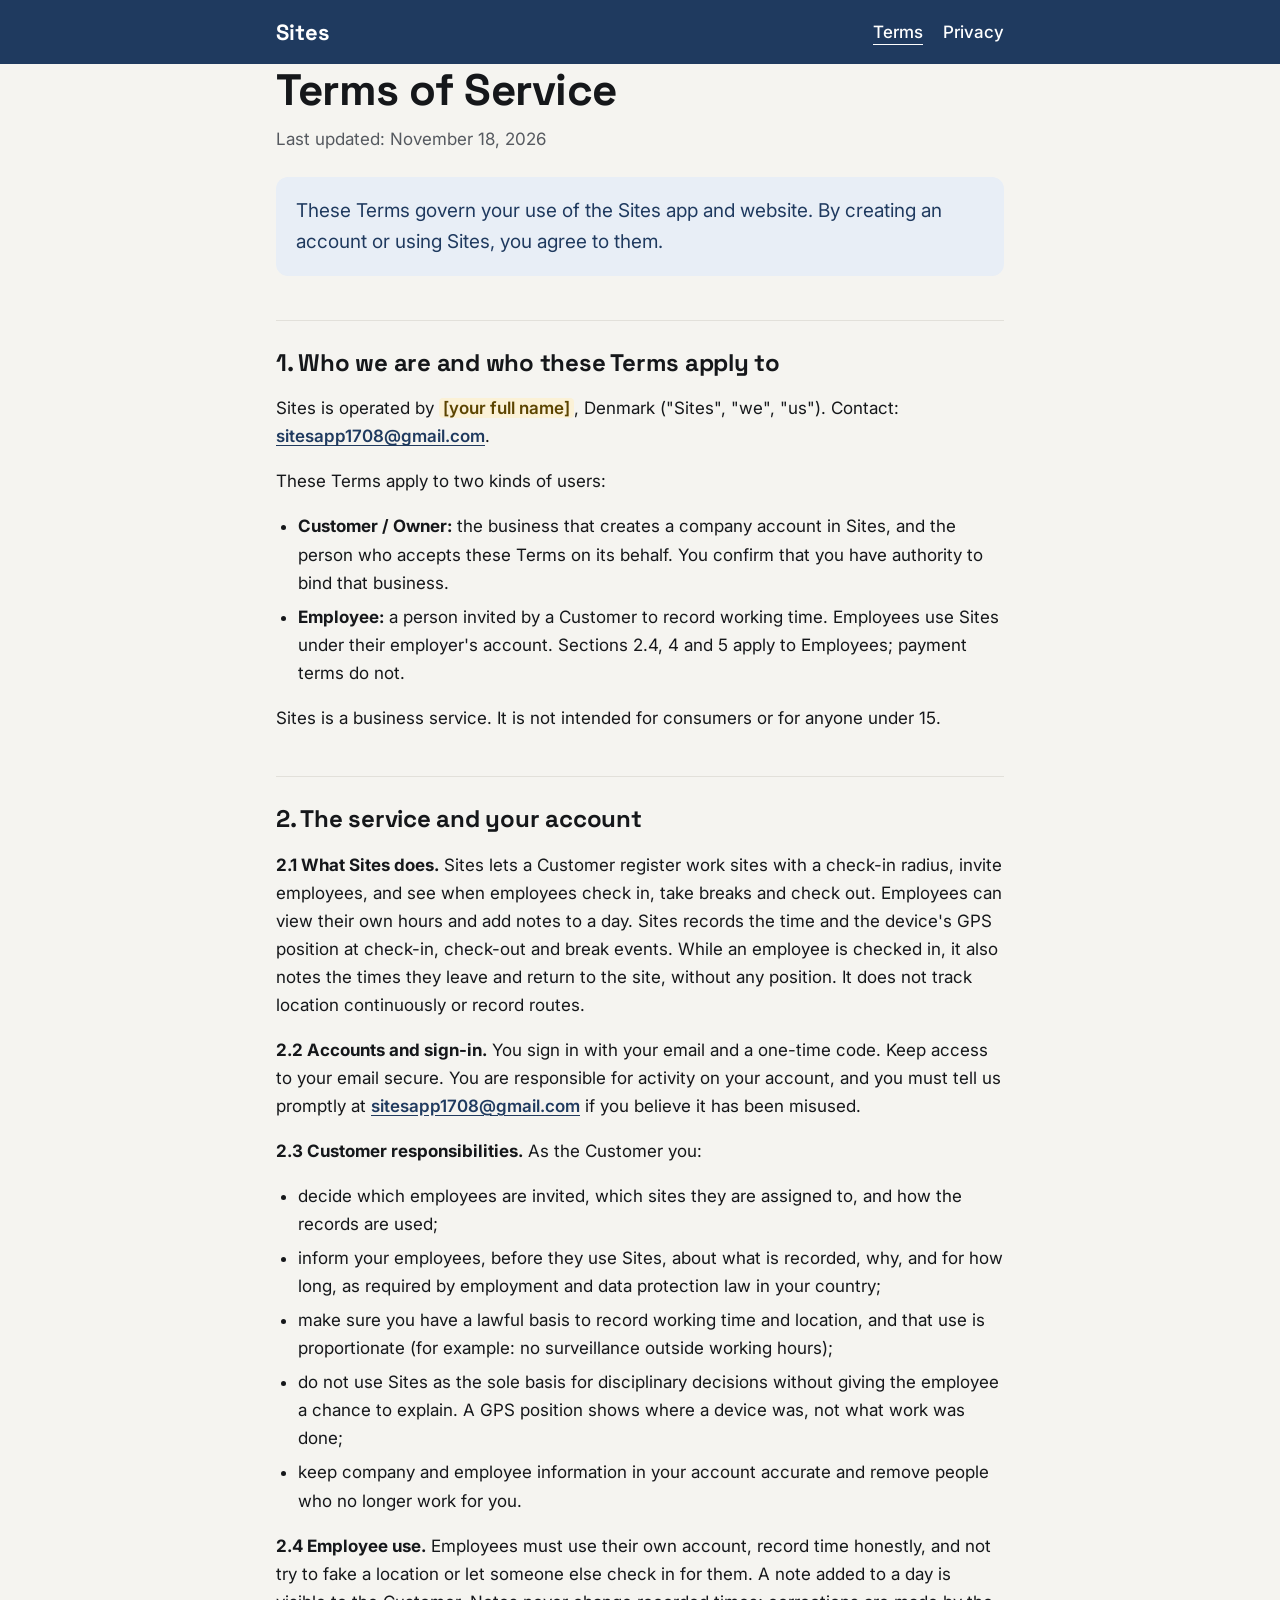
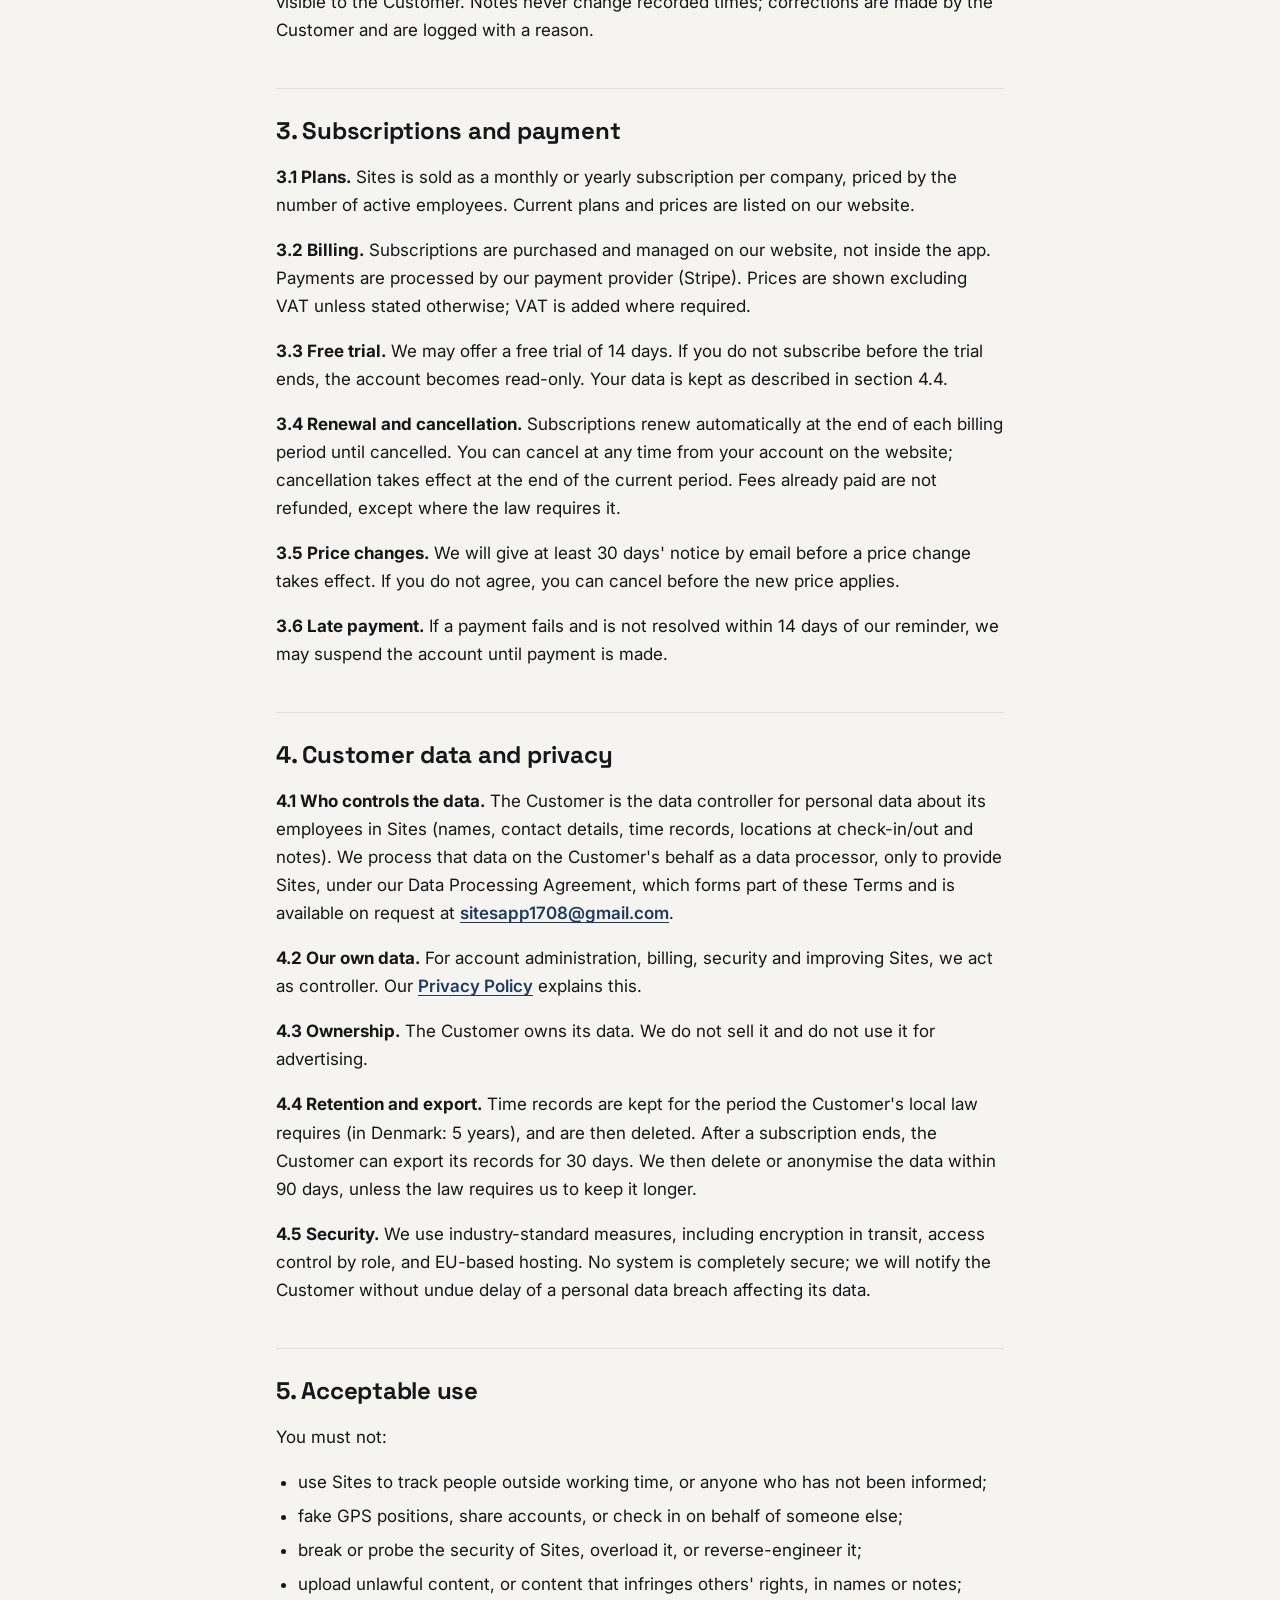
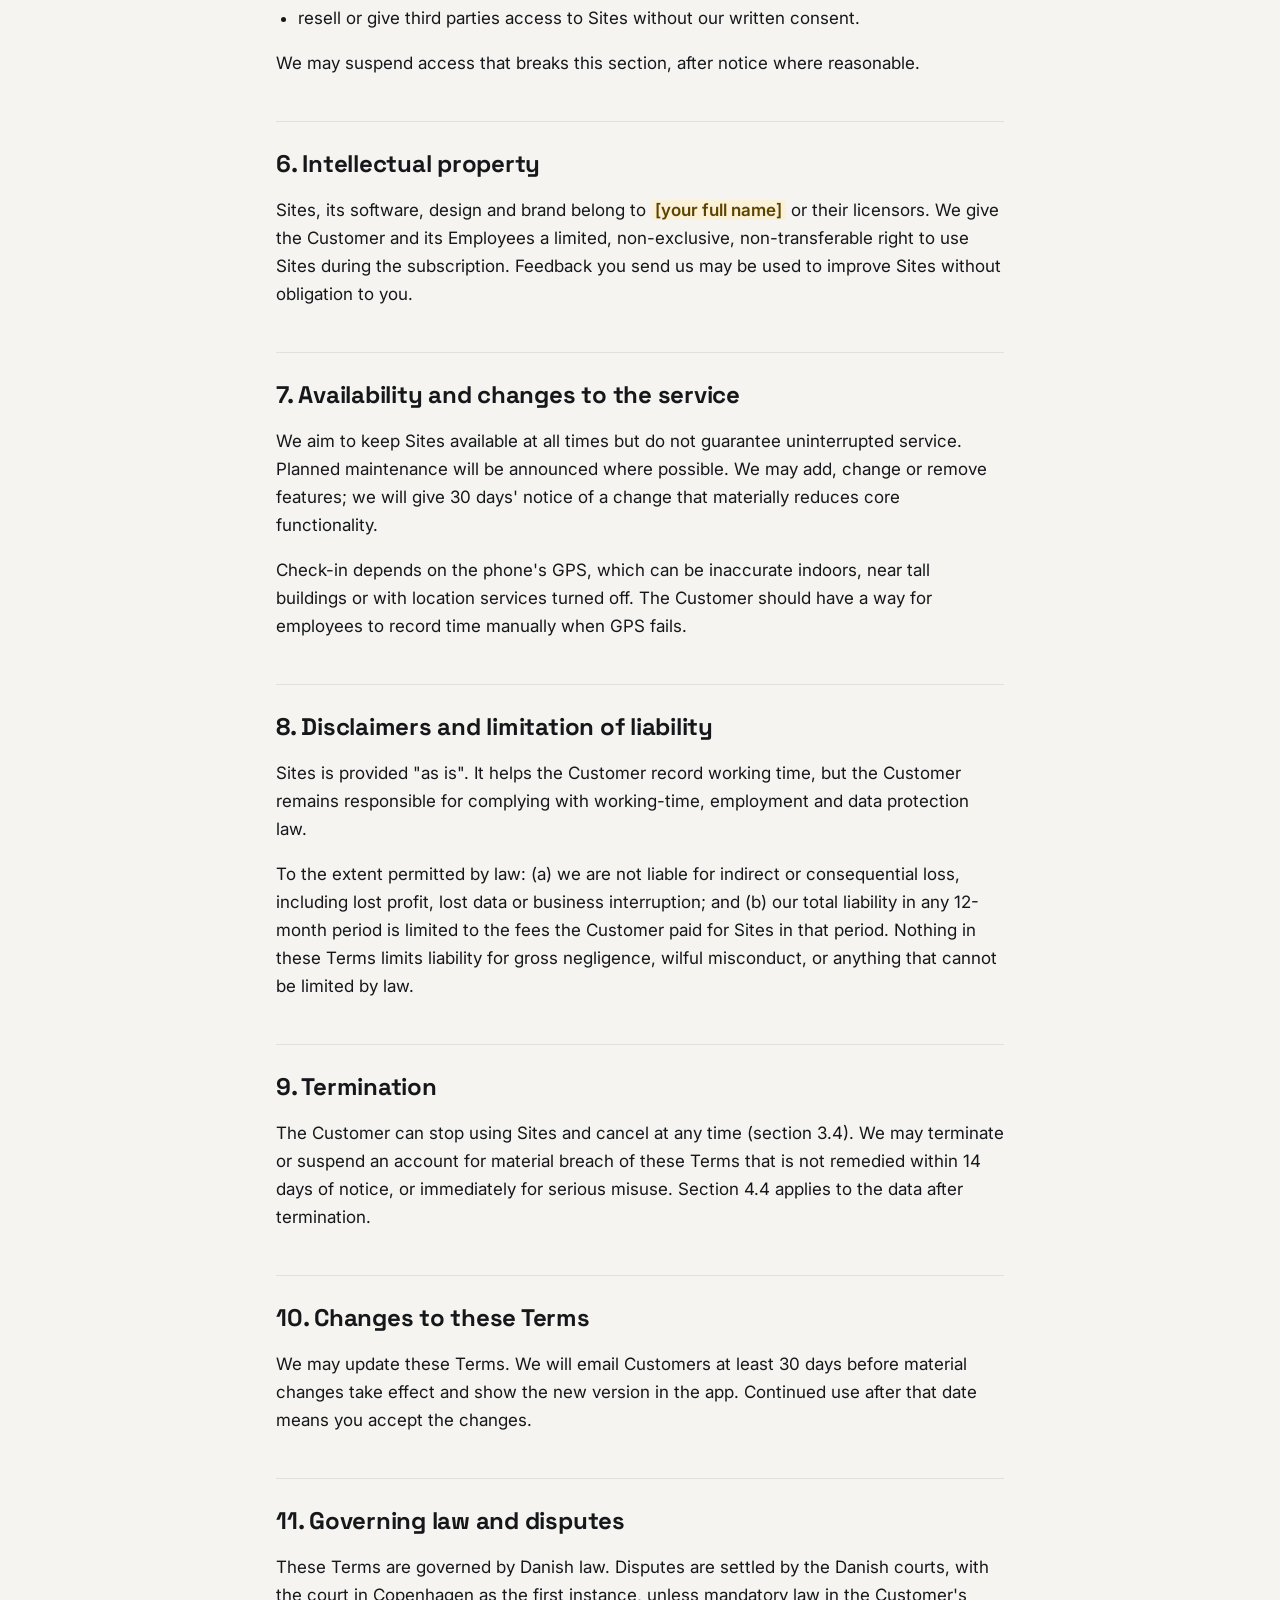
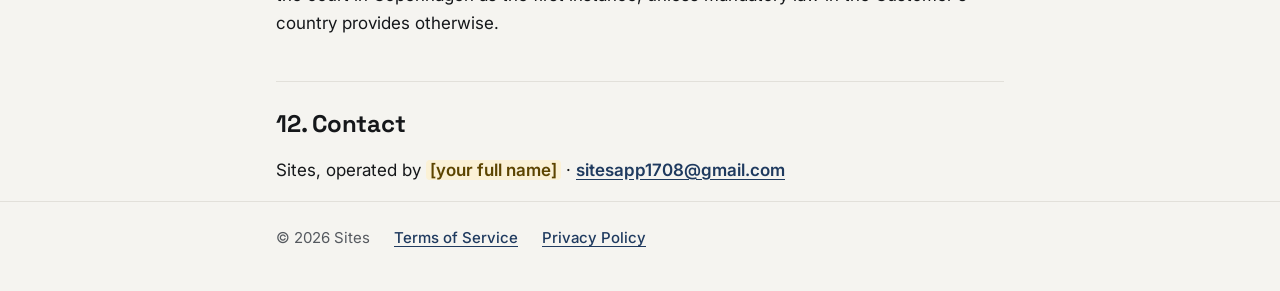
==== terms/index.html @ ac91d14f "Sites website: home, Terms of Service and Privacy Policy Co-Authored-By: Claude Opus 5.5 <noreply@an" ====
<!doctype html>
<html lang="en">
<head>
<meta charset="utf-8">
<meta name="viewport" content="width=device-width, initial-scale=1">
<title>Terms of Service – Sites</title>
<meta name="description" content="The terms that apply to businesses and employees using Sites.">
<meta name="theme-color" content="#1F3A5F">
<link rel="preconnect" href="https://fonts.googleapis.com">
<link rel="preconnect" href="https://fonts.gstatic.com" crossorigin>
<link href="https://fonts.googleapis.com/css2?family=Inter:wght@400;500;600&family=Space+Grotesk:wght@700&display=swap" rel="stylesheet">
<link rel="stylesheet" href="../style.css">
</head>
<body>
<header>
  <div class="wrap">
    <a class="brand" href="../">Sites</a>
    <nav><a href="./" aria-current="page">Terms</a><a href="../privacy/">Privacy</a></nav>
  </div>
</header>
<main class="wrap">
<h1>Terms of Service</h1>
<p class="updated">Last updated: November 18, 2026</p>

<p class="lead">These Terms govern your use of the Sites app and website. By creating an account or using Sites, you agree to them.</p>

<h2>1. Who we are and who these Terms apply to</h2>
<p>Sites is operated by <span class="todo">[your full name]</span>, Denmark ("Sites", "we", "us"). Contact: <a href="mailto:sitesapp1708@gmail.com">sitesapp1708@gmail.com</a>.</p>
<p>These Terms apply to two kinds of users:</p>
<ul>
  <li><strong>Customer / Owner:</strong> the business that creates a company account in Sites, and the person who accepts these Terms on its behalf. You confirm that you have authority to bind that business.</li>
  <li><strong>Employee:</strong> a person invited by a Customer to record working time. Employees use Sites under their employer's account. Sections 2.4, 4 and 5 apply to Employees; payment terms do not.</li>
</ul>
<p>Sites is a business service. It is not intended for consumers or for anyone under 15.</p>

<h2>2. The service and your account</h2>
<p><strong>2.1 What Sites does.</strong> Sites lets a Customer register work sites with a check-in radius, invite employees, and see when employees check in, take breaks and check out. Employees can view their own hours and add notes to a day. Sites records the time and the device's GPS position at check-in, check-out and break events. While an employee is checked in, it also notes the times they leave and return to the site, without any position. It does not track location continuously or record routes.</p>
<p><strong>2.2 Accounts and sign-in.</strong> You sign in with your email and a one-time code. Keep access to your email secure. You are responsible for activity on your account, and you must tell us promptly at <a href="mailto:sitesapp1708@gmail.com">sitesapp1708@gmail.com</a> if you believe it has been misused.</p>
<p><strong>2.3 Customer responsibilities.</strong> As the Customer you:</p>
<ul>
  <li>decide which employees are invited, which sites they are assigned to, and how the records are used;</li>
  <li>inform your employees, before they use Sites, about what is recorded, why, and for how long, as required by employment and data protection law in your country;</li>
  <li>make sure you have a lawful basis to record working time and location, and that use is proportionate (for example: no surveillance outside working hours);</li>
  <li>do not use Sites as the sole basis for disciplinary decisions without giving the employee a chance to explain. A GPS position shows where a device was, not what work was done;</li>
  <li>keep company and employee information in your account accurate and remove people who no longer work for you.</li>
</ul>
<p><strong>2.4 Employee use.</strong> Employees must use their own account, record time honestly, and not try to fake a location or let someone else check in for them. A note added to a day is visible to the Customer. Notes never change recorded times; corrections are made by the Customer and are logged with a reason.</p>

<h2>3. Subscriptions and payment</h2>
<p><strong>3.1 Plans.</strong> Sites is sold as a monthly or yearly subscription per company, priced by the number of active employees. Current plans and prices are listed on our website.</p>
<p><strong>3.2 Billing.</strong> Subscriptions are purchased and managed on our website, not inside the app. Payments are processed by our payment provider (Stripe). Prices are shown excluding VAT unless stated otherwise; VAT is added where required.</p>
<p><strong>3.3 Free trial.</strong> We may offer a free trial of 14 days. If you do not subscribe before the trial ends, the account becomes read-only. Your data is kept as described in section 4.4.</p>
<p><strong>3.4 Renewal and cancellation.</strong> Subscriptions renew automatically at the end of each billing period until cancelled. You can cancel at any time from your account on the website; cancellation takes effect at the end of the current period. Fees already paid are not refunded, except where the law requires it.</p>
<p><strong>3.5 Price changes.</strong> We will give at least 30 days' notice by email before a price change takes effect. If you do not agree, you can cancel before the new price applies.</p>
<p><strong>3.6 Late payment.</strong> If a payment fails and is not resolved within 14 days of our reminder, we may suspend the account until payment is made.</p>

<h2>4. Customer data and privacy</h2>
<p><strong>4.1 Who controls the data.</strong> The Customer is the data controller for personal data about its employees in Sites (names, contact details, time records, locations at check-in/out and notes). We process that data on the Customer's behalf as a data processor, only to provide Sites, under our Data Processing Agreement, which forms part of these Terms and is available on request at <a href="mailto:sitesapp1708@gmail.com">sitesapp1708@gmail.com</a>.</p>
<p><strong>4.2 Our own data.</strong> For account administration, billing, security and improving Sites, we act as controller. Our <a href="../privacy/">Privacy Policy</a> explains this.</p>
<p><strong>4.3 Ownership.</strong> The Customer owns its data. We do not sell it and do not use it for advertising.</p>
<p><strong>4.4 Retention and export.</strong> Time records are kept for the period the Customer's local law requires (in Denmark: 5 years), and are then deleted. After a subscription ends, the Customer can export its records for 30 days. We then delete or anonymise the data within 90 days, unless the law requires us to keep it longer.</p>
<p><strong>4.5 Security.</strong> We use industry-standard measures, including encryption in transit, access control by role, and EU-based hosting. No system is completely secure; we will notify the Customer without undue delay of a personal data breach affecting its data.</p>

<h2>5. Acceptable use</h2>
<p>You must not:</p>
<ul>
  <li>use Sites to track people outside working time, or anyone who has not been informed;</li>
  <li>fake GPS positions, share accounts, or check in on behalf of someone else;</li>
  <li>break or probe the security of Sites, overload it, or reverse-engineer it;</li>
  <li>upload unlawful content, or content that infringes others' rights, in names or notes;</li>
  <li>resell or give third parties access to Sites without our written consent.</li>
</ul>
<p>We may suspend access that breaks this section, after notice where reasonable.</p>

<h2>6. Intellectual property</h2>
<p>Sites, its software, design and brand belong to <span class="todo">[your full name]</span> or their licensors. We give the Customer and its Employees a limited, non-exclusive, non-transferable right to use Sites during the subscription. Feedback you send us may be used to improve Sites without obligation to you.</p>

<h2>7. Availability and changes to the service</h2>
<p>We aim to keep Sites available at all times but do not guarantee uninterrupted service. Planned maintenance will be announced where possible. We may add, change or remove features; we will give 30 days' notice of a change that materially reduces core functionality.</p>
<p>Check-in depends on the phone's GPS, which can be inaccurate indoors, near tall buildings or with location services turned off. The Customer should have a way for employees to record time manually when GPS fails.</p>

<h2>8. Disclaimers and limitation of liability</h2>
<p>Sites is provided "as is". It helps the Customer record working time, but the Customer remains responsible for complying with working-time, employment and data protection law.</p>
<p>To the extent permitted by law: (a) we are not liable for indirect or consequential loss, including lost profit, lost data or business interruption; and (b) our total liability in any 12-month period is limited to the fees the Customer paid for Sites in that period. Nothing in these Terms limits liability for gross negligence, wilful misconduct, or anything that cannot be limited by law.</p>

<h2>9. Termination</h2>
<p>The Customer can stop using Sites and cancel at any time (section 3.4). We may terminate or suspend an account for material breach of these Terms that is not remedied within 14 days of notice, or immediately for serious misuse. Section 4.4 applies to the data after termination.</p>

<h2>10. Changes to these Terms</h2>
<p>We may update these Terms. We will email Customers at least 30 days before material changes take effect and show the new version in the app. Continued use after that date means you accept the changes.</p>

<h2>11. Governing law and disputes</h2>
<p>These Terms are governed by Danish law. Disputes are settled by the Danish courts, with the court in Copenhagen as the first instance, unless mandatory law in the Customer's country provides otherwise.</p>

<h2>12. Contact</h2>
<p>Sites, operated by <span class="todo">[your full name]</span> · <a href="mailto:sitesapp1708@gmail.com">sitesapp1708@gmail.com</a></p>
</main>
<footer>
  <div class="wrap">
    <span>© 2026 Sites</span>
    <a href="./">Terms of Service</a>
    <a href="../privacy/">Privacy Policy</a>
  </div>
</footer>
</body>
</html>
---- style.css ----
:root {
  --blue: #1F3A5F;
  --blue-light: #E8EEF6;
  --bg: #F5F4F0;
  --surface: #FFFFFF;
  --text: #15171A;
  --grey: #55595F;
  --line: #E2E0DA;
  --todo-bg: #FBF1D6;
  --todo-text: #5C4400;
}

* { box-sizing: border-box; }

html { -webkit-text-size-adjust: 100%; }

body {
  margin: 0;
  background: var(--bg);
  color: var(--text);
  font: 17px/1.65 Inter, system-ui, -apple-system, "Segoe UI", sans-serif;
}

a { color: var(--blue); font-weight: 600; text-underline-offset: 3px; }

.wrap { max-width: 760px; margin: 0 auto; padding: 0 16px; }

header { background: var(--blue); color: #fff; }
header .wrap { display: flex; align-items: center; justify-content: space-between; min-height: 64px; gap: 16px; }
.brand { display: flex; align-items: center; gap: 10px; color: #fff; text-decoration: none; font: 700 22px/1 "Space Grotesk", sans-serif; }
nav { display: flex; gap: 20px; }
nav a { color: #fff; font-weight: 500; text-decoration: none; padding: 10px 0; }
nav a[aria-current="page"] { text-decoration: underline; text-underline-offset: 6px; }

main { padding: 40px 0 72px; }

h1, h2, h3 { font-family: "Space Grotesk", sans-serif; line-height: 1.2; letter-spacing: -0.01em; }
h1 { font-size: clamp(32px, 6vw, 44px); margin: 0 0 8px; }
h2 { font-size: 24px; margin: 44px 0 12px; padding-top: 28px; border-top: 1px solid var(--line); }
h3 { font-size: 18px; }

.updated { color: var(--grey); margin: 0 0 24px; }
.lead { font-size: 19px; background: var(--blue-light); color: var(--blue); padding: 18px 20px; border-radius: 12px; }

p, li { color: var(--text); }
ul, ol { padding-left: 22px; }
li { margin-bottom: 6px; }

.table { overflow-x: auto; margin: 16px 0; background: var(--surface); border: 1px solid var(--line); border-radius: 12px; }
table { width: 100%; min-width: 560px; border-collapse: collapse; font-size: 15px; line-height: 1.5; }
th, td { text-align: left; vertical-align: top; padding: 12px 14px; border-bottom: 1px solid var(--line); }
th { background: var(--blue-light); color: var(--blue); font-weight: 600; }
tr:last-child td { border-bottom: 0; }

/* Details still to be filled in before launch. */
.todo { background: var(--todo-bg); color: var(--todo-text); padding: 0 4px; border-radius: 4px; font-weight: 600; }

.hero { padding: 24px 0 8px; }
.hero p { font-size: 19px; color: var(--grey); max-width: 560px; }
.cards { display: grid; gap: 12px; grid-template-columns: repeat(auto-fit, minmax(220px, 1fr)); margin-top: 32px; }
.card { background: var(--surface); border-radius: 12px; padding: 20px; }
.card h3 { margin: 0 0 6px; }
.card p { margin: 0; color: var(--grey); font-size: 16px; }

footer { border-top: 1px solid var(--line); padding: 24px 0 40px; color: var(--grey); font-size: 15px; }
footer .wrap { display: flex; flex-wrap: wrap; gap: 8px 24px; }
footer a { font-weight: 500; }
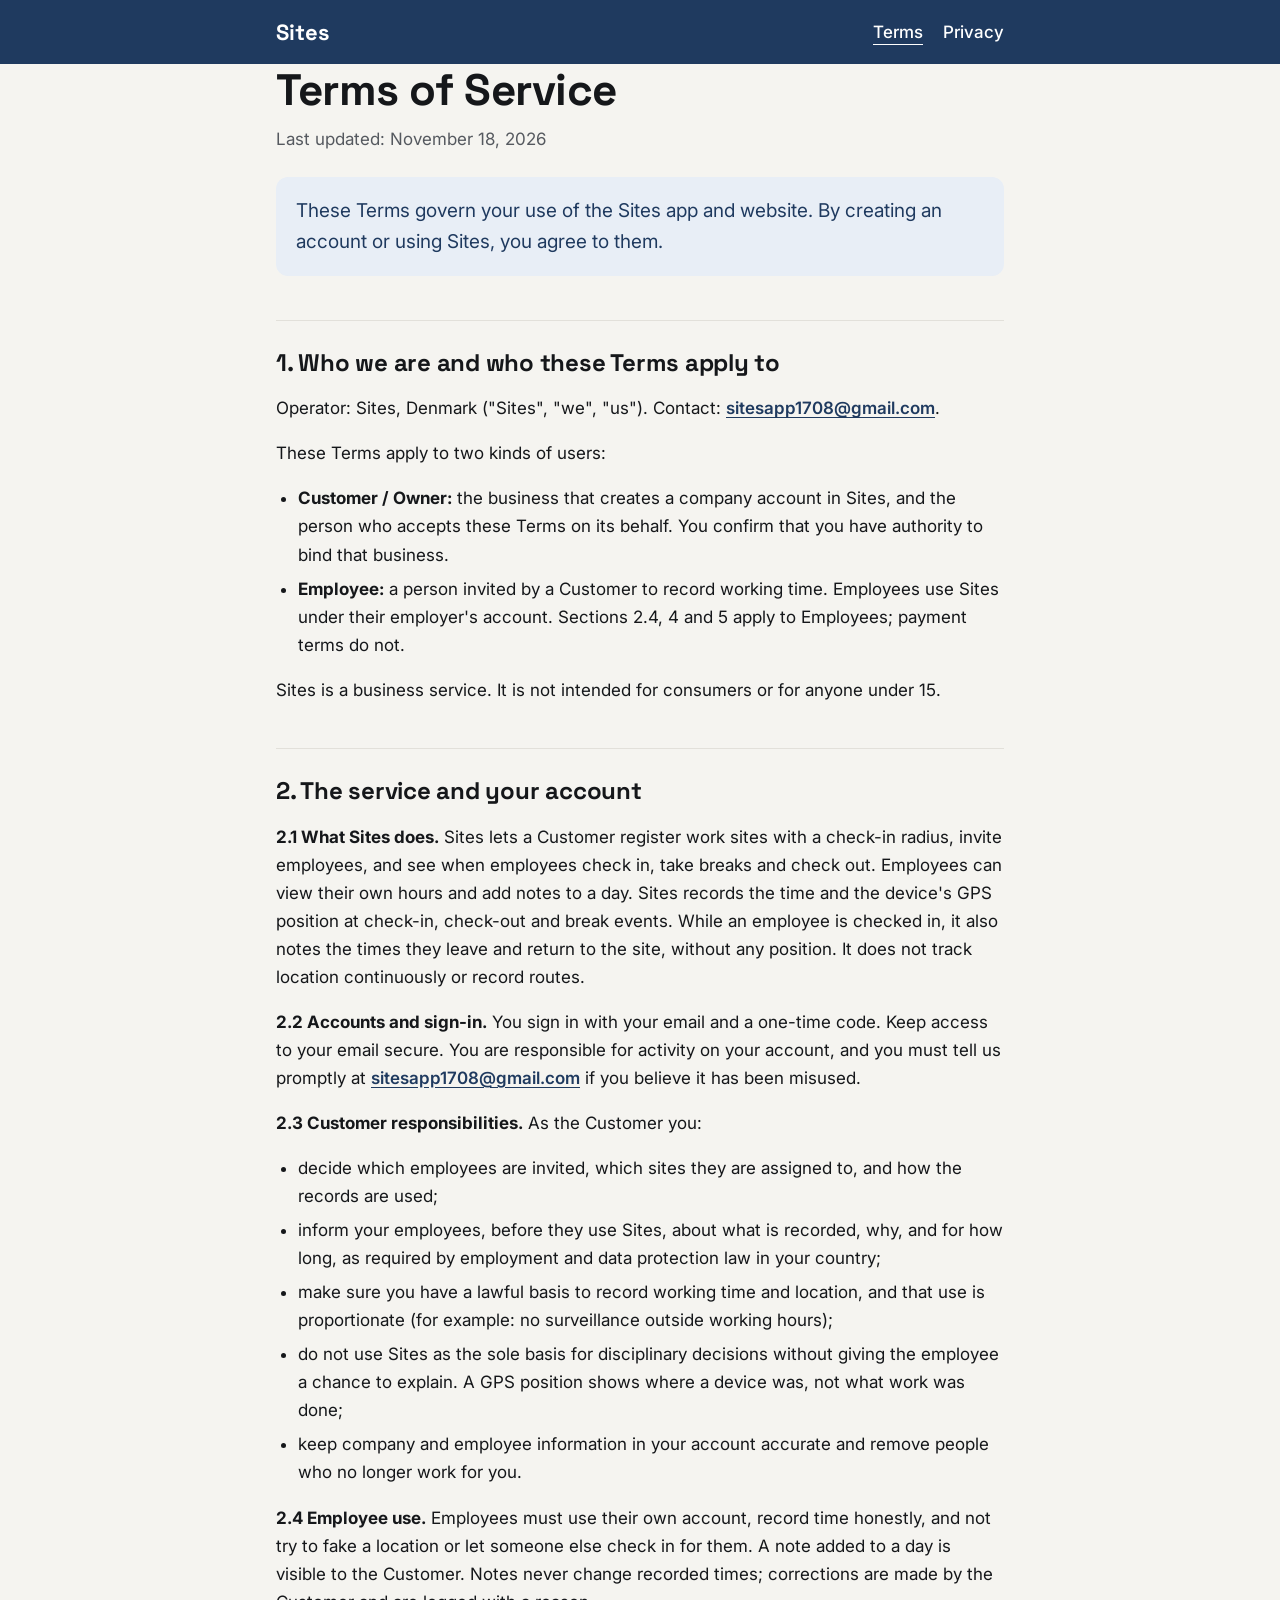
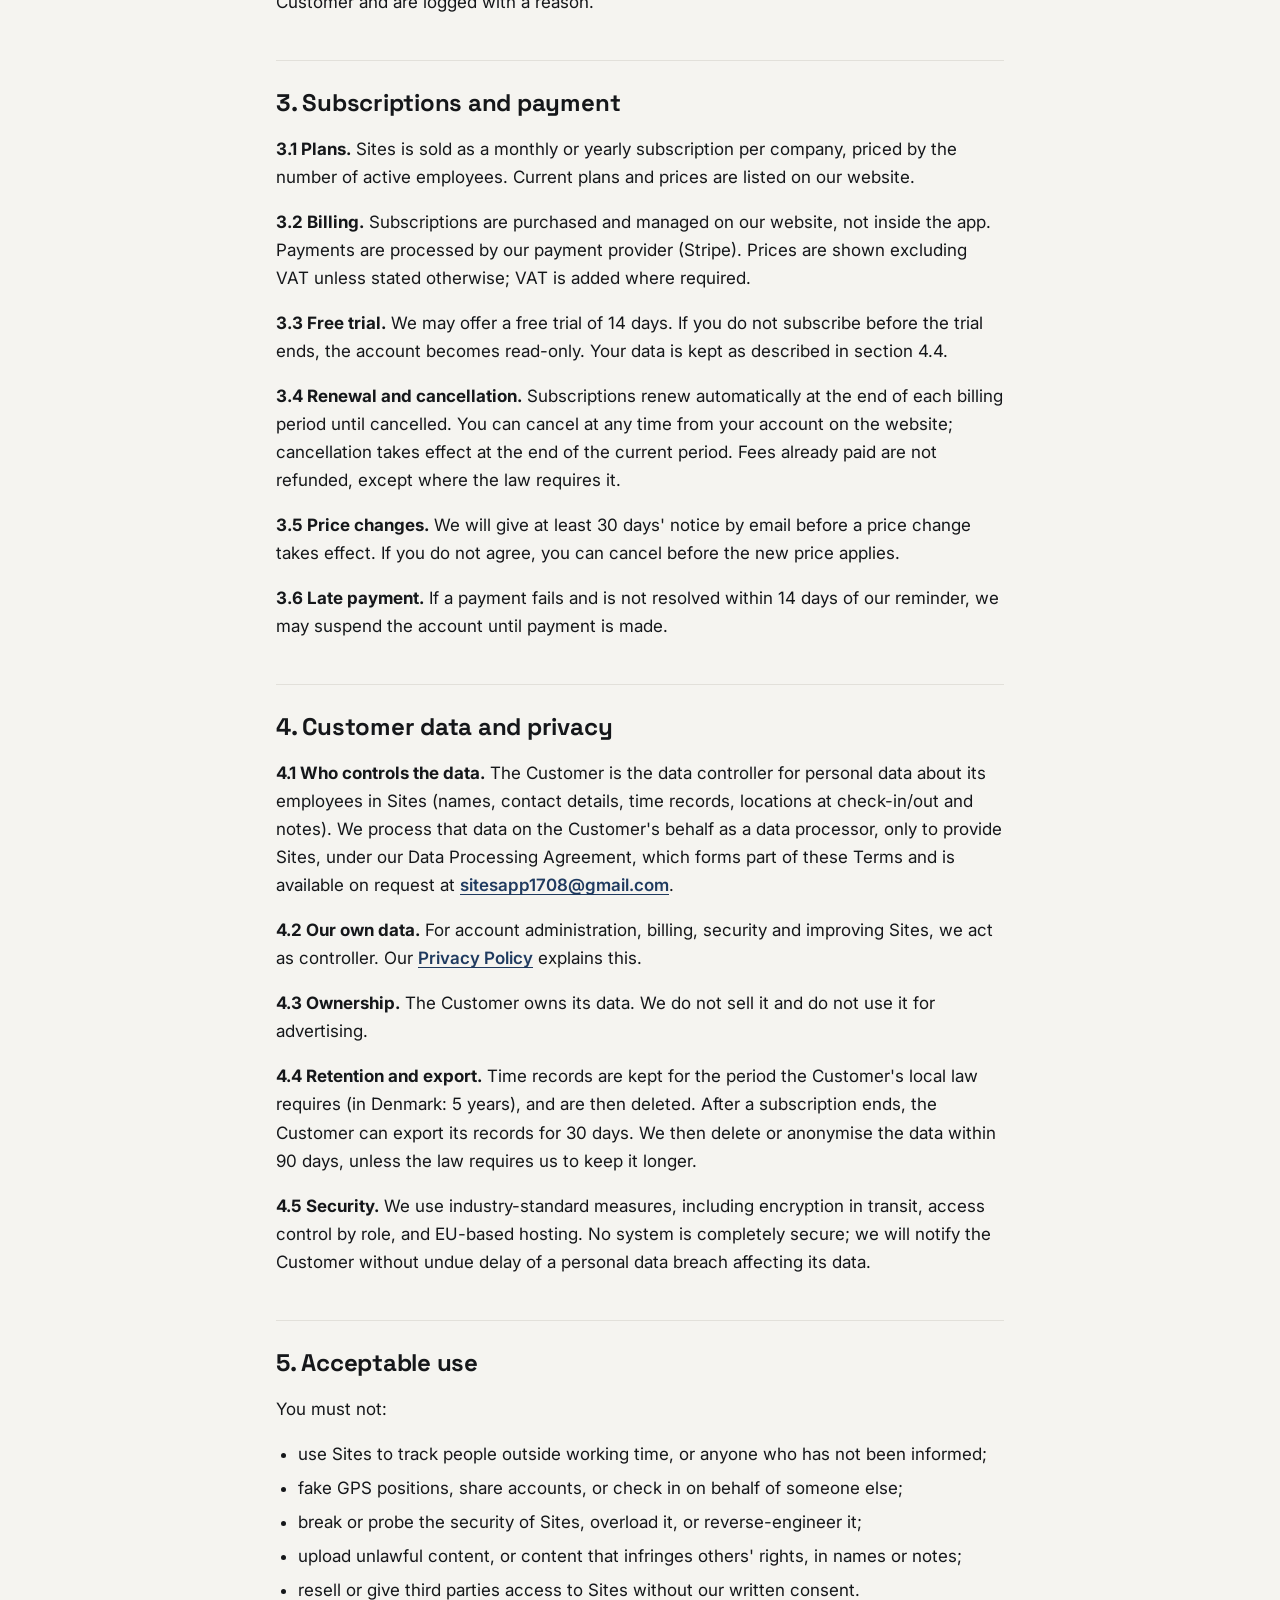
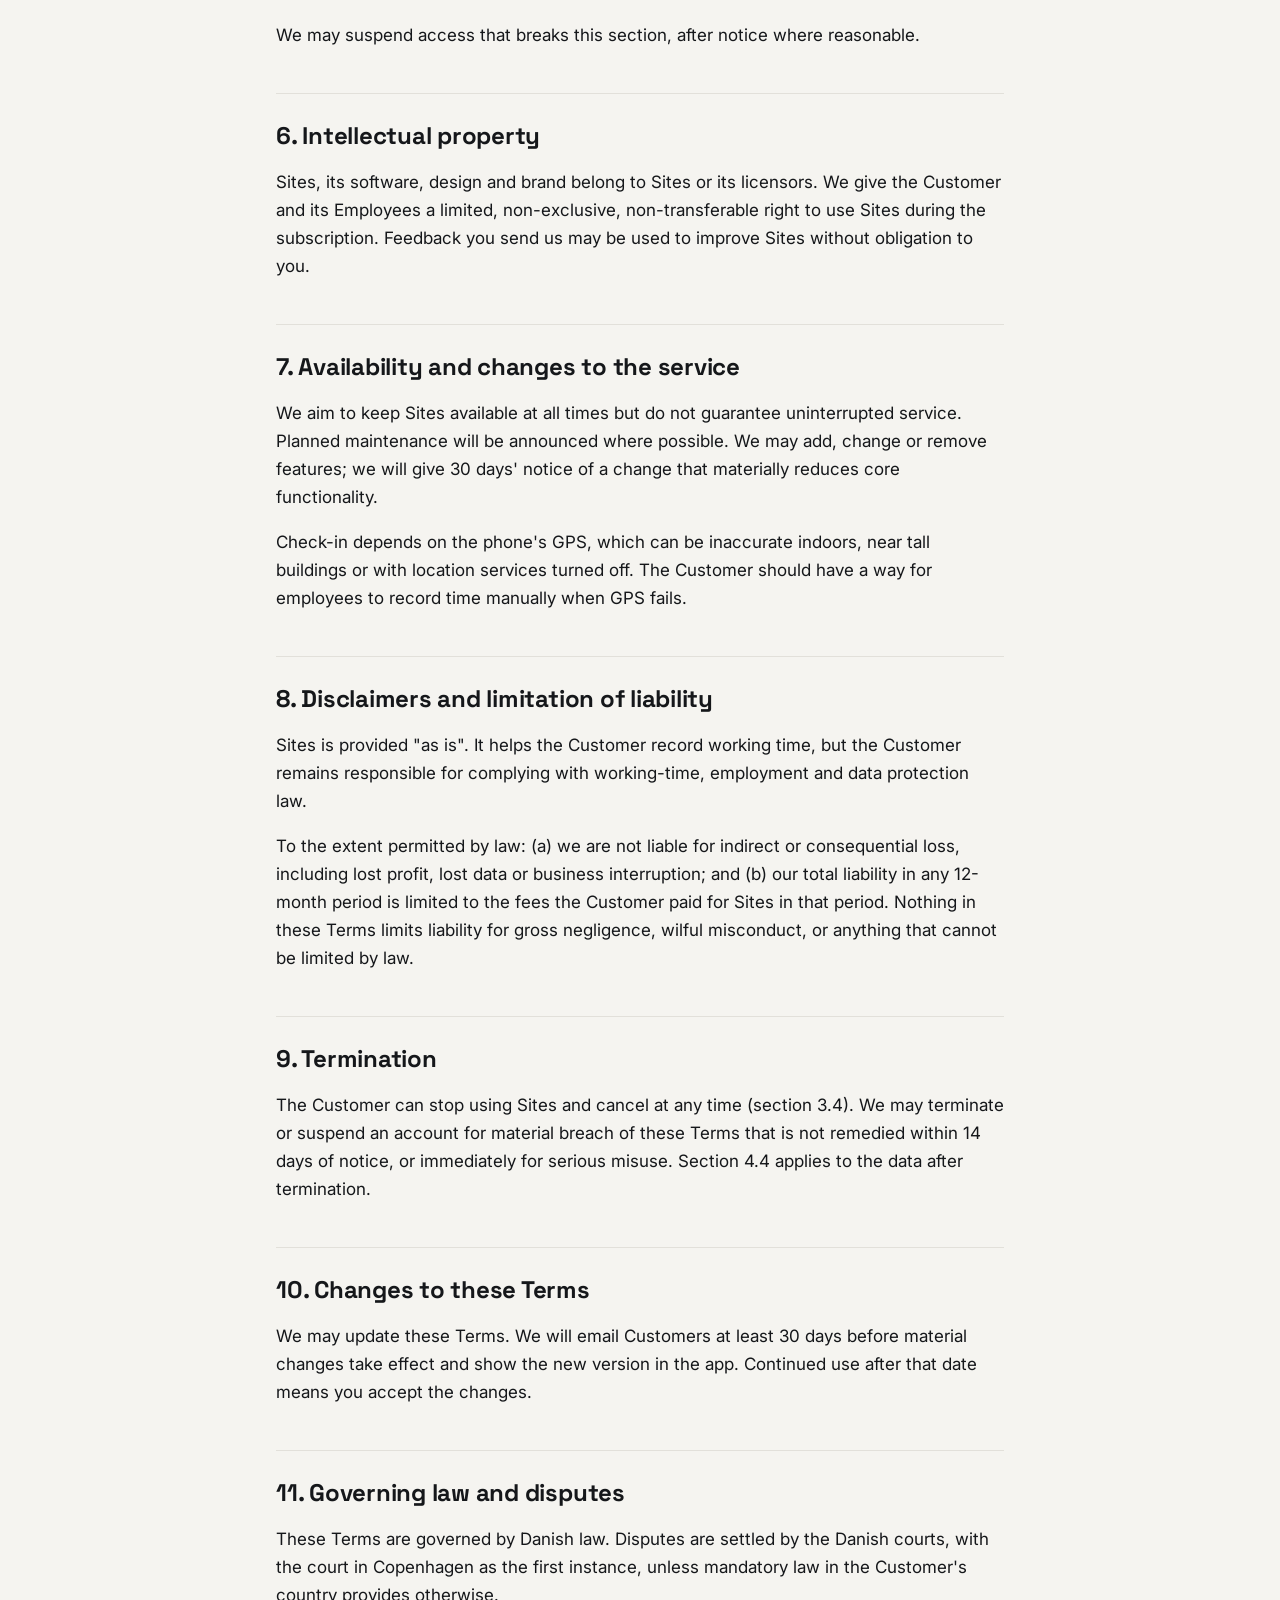
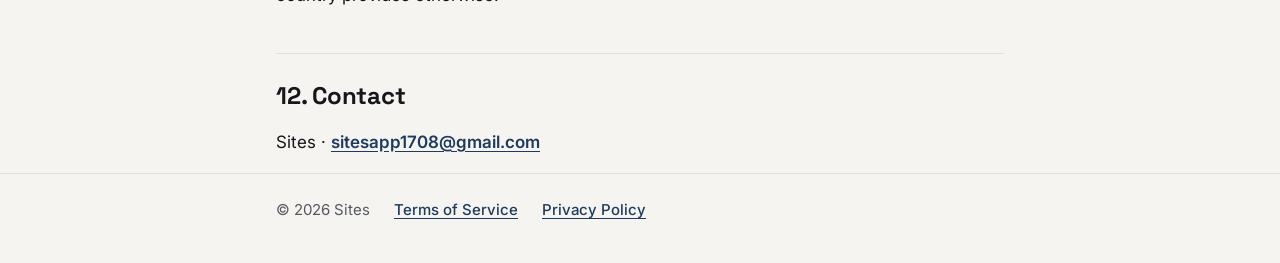
==== commit 4e24ef85: "Operator is Sites, not a personal name Co-Authored-By: Claude Opus 5.5 <noreply@anthropic.com>" ====
--- a/terms/index.html
+++ b/terms/index.html
@@ -25,7 +25,7 @@
 <p class="lead">These Terms govern your use of the Sites app and website. By creating an account or using Sites, you agree to them.</p>
 
 <h2>1. Who we are and who these Terms apply to</h2>
-<p>Sites is operated by <span class="todo">[your full name]</span>, Denmark ("Sites", "we", "us"). Contact: <a href="mailto:sitesapp1708@gmail.com">sitesapp1708@gmail.com</a>.</p>
+<p>Operator: Sites, Denmark ("Sites", "we", "us"). Contact: <a href="mailto:sitesapp1708@gmail.com">sitesapp1708@gmail.com</a>.</p>
 <p>These Terms apply to two kinds of users:</p>
 <ul>
   <li><strong>Customer / Owner:</strong> the business that creates a company account in Sites, and the person who accepts these Terms on its behalf. You confirm that you have authority to bind that business.</li>
@@ -73,7 +73,7 @@
 <p>We may suspend access that breaks this section, after notice where reasonable.</p>
 
 <h2>6. Intellectual property</h2>
-<p>Sites, its software, design and brand belong to <span class="todo">[your full name]</span> or their licensors. We give the Customer and its Employees a limited, non-exclusive, non-transferable right to use Sites during the subscription. Feedback you send us may be used to improve Sites without obligation to you.</p>
+<p>Sites, its software, design and brand belong to Sites or its licensors. We give the Customer and its Employees a limited, non-exclusive, non-transferable right to use Sites during the subscription. Feedback you send us may be used to improve Sites without obligation to you.</p>
 
 <h2>7. Availability and changes to the service</h2>
 <p>We aim to keep Sites available at all times but do not guarantee uninterrupted service. Planned maintenance will be announced where possible. We may add, change or remove features; we will give 30 days' notice of a change that materially reduces core functionality.</p>
@@ -93,7 +93,7 @@
 <p>These Terms are governed by Danish law. Disputes are settled by the Danish courts, with the court in Copenhagen as the first instance, unless mandatory law in the Customer's country provides otherwise.</p>
 
 <h2>12. Contact</h2>
-<p>Sites, operated by <span class="todo">[your full name]</span> · <a href="mailto:sitesapp1708@gmail.com">sitesapp1708@gmail.com</a></p>
+<p>Sites · <a href="mailto:sitesapp1708@gmail.com">sitesapp1708@gmail.com</a></p>
 </main>
 <footer>
   <div class="wrap">
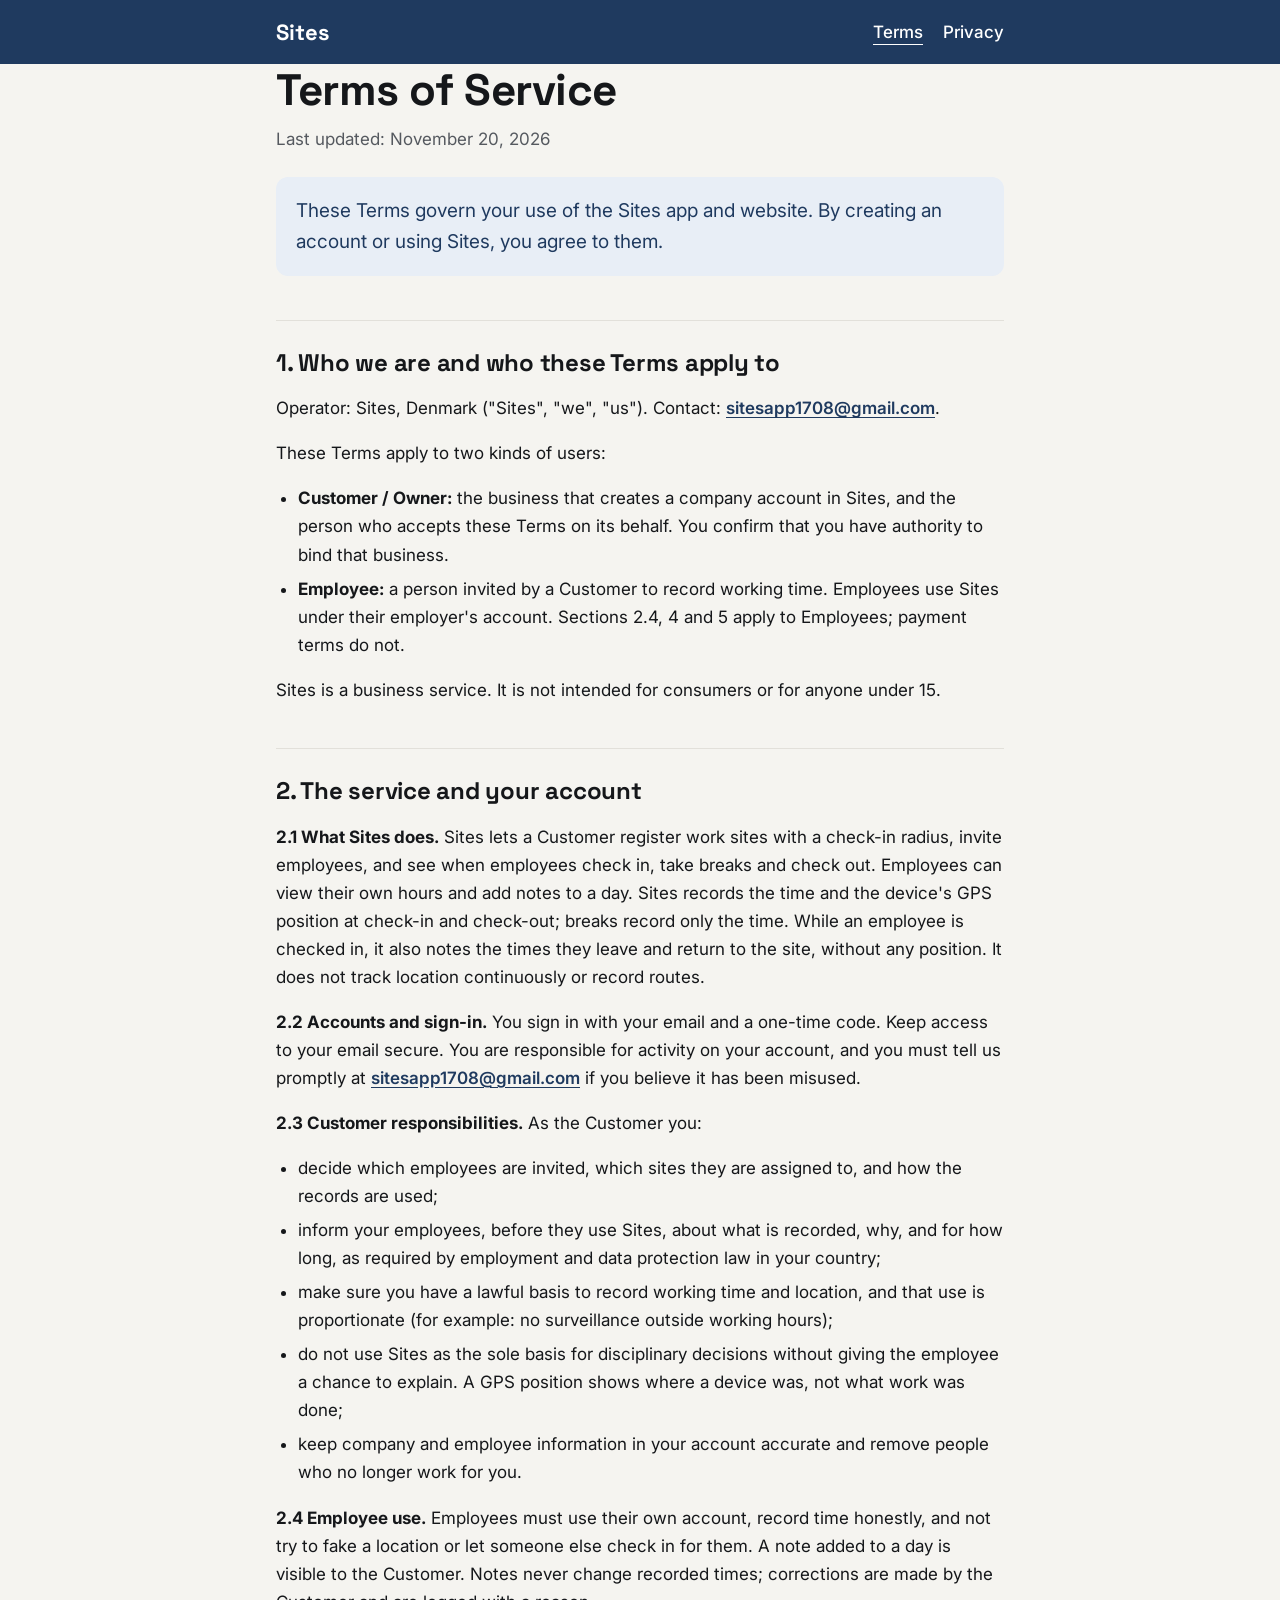
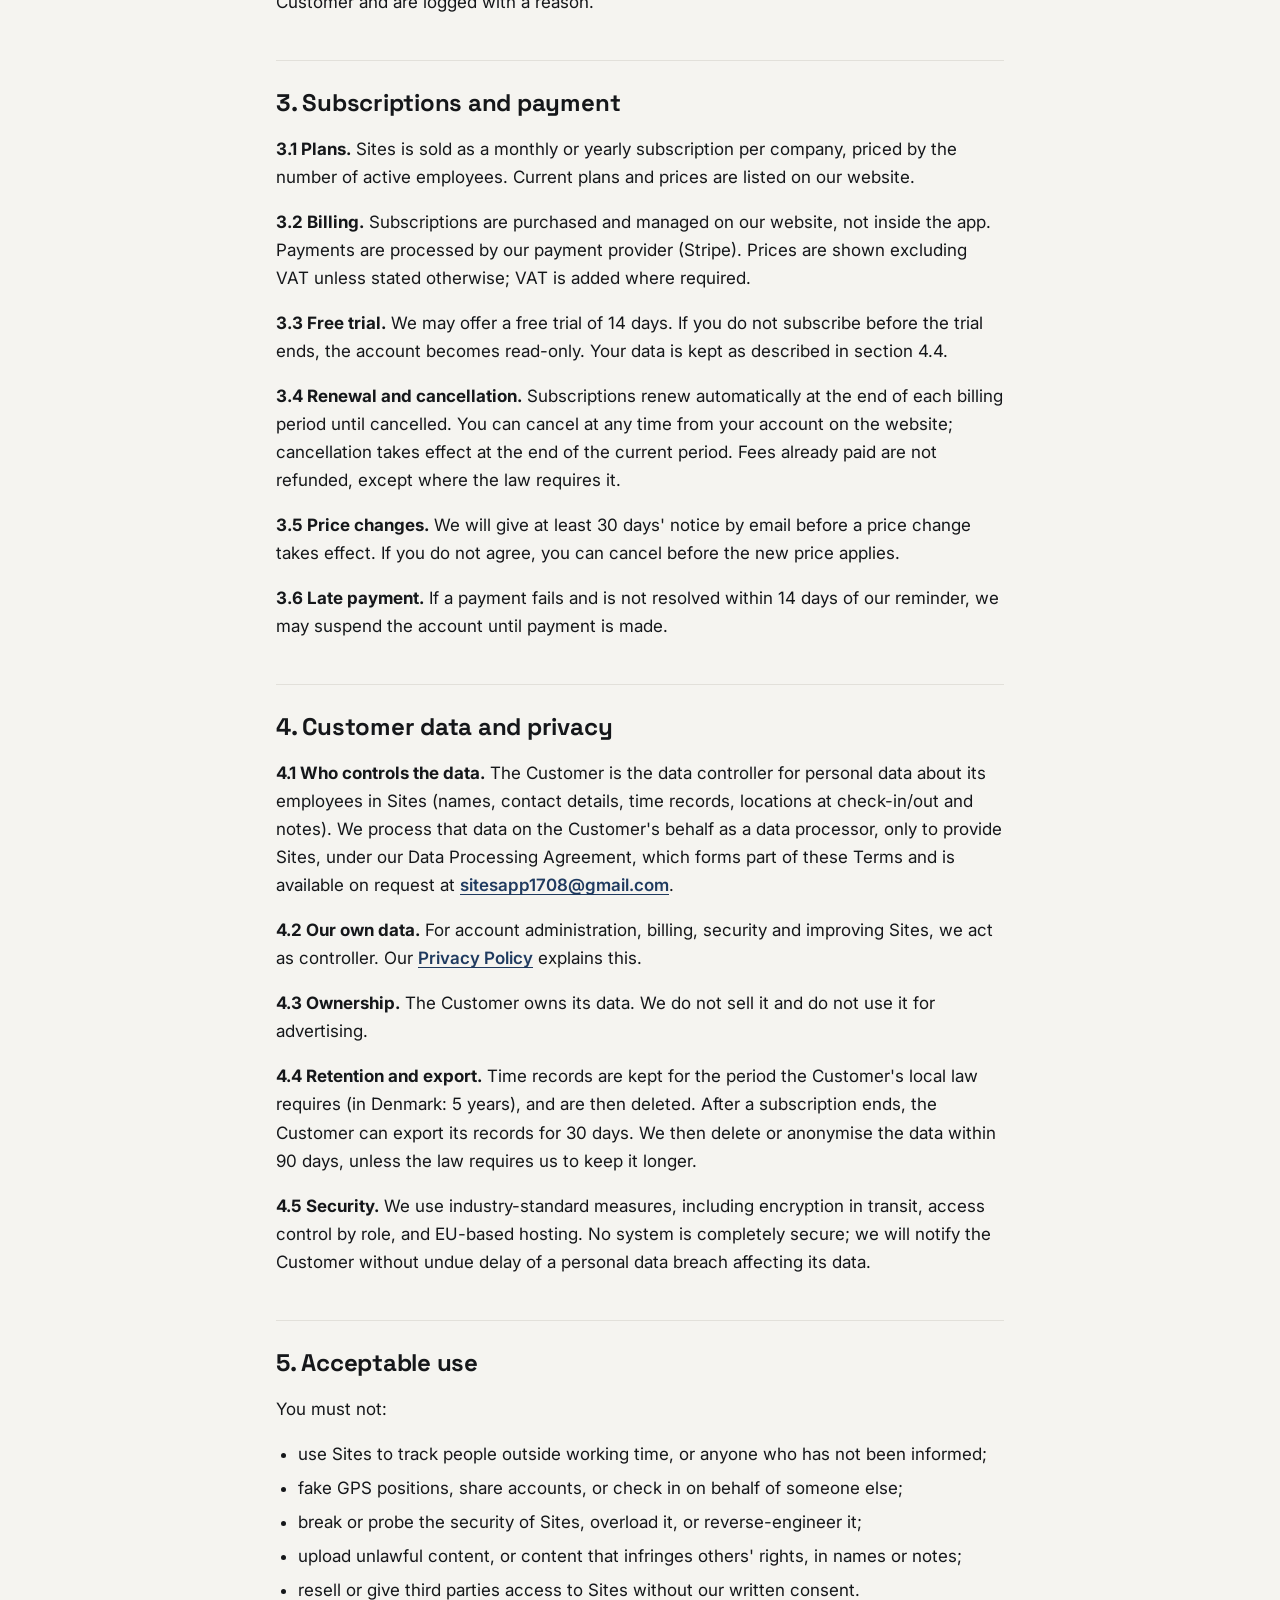
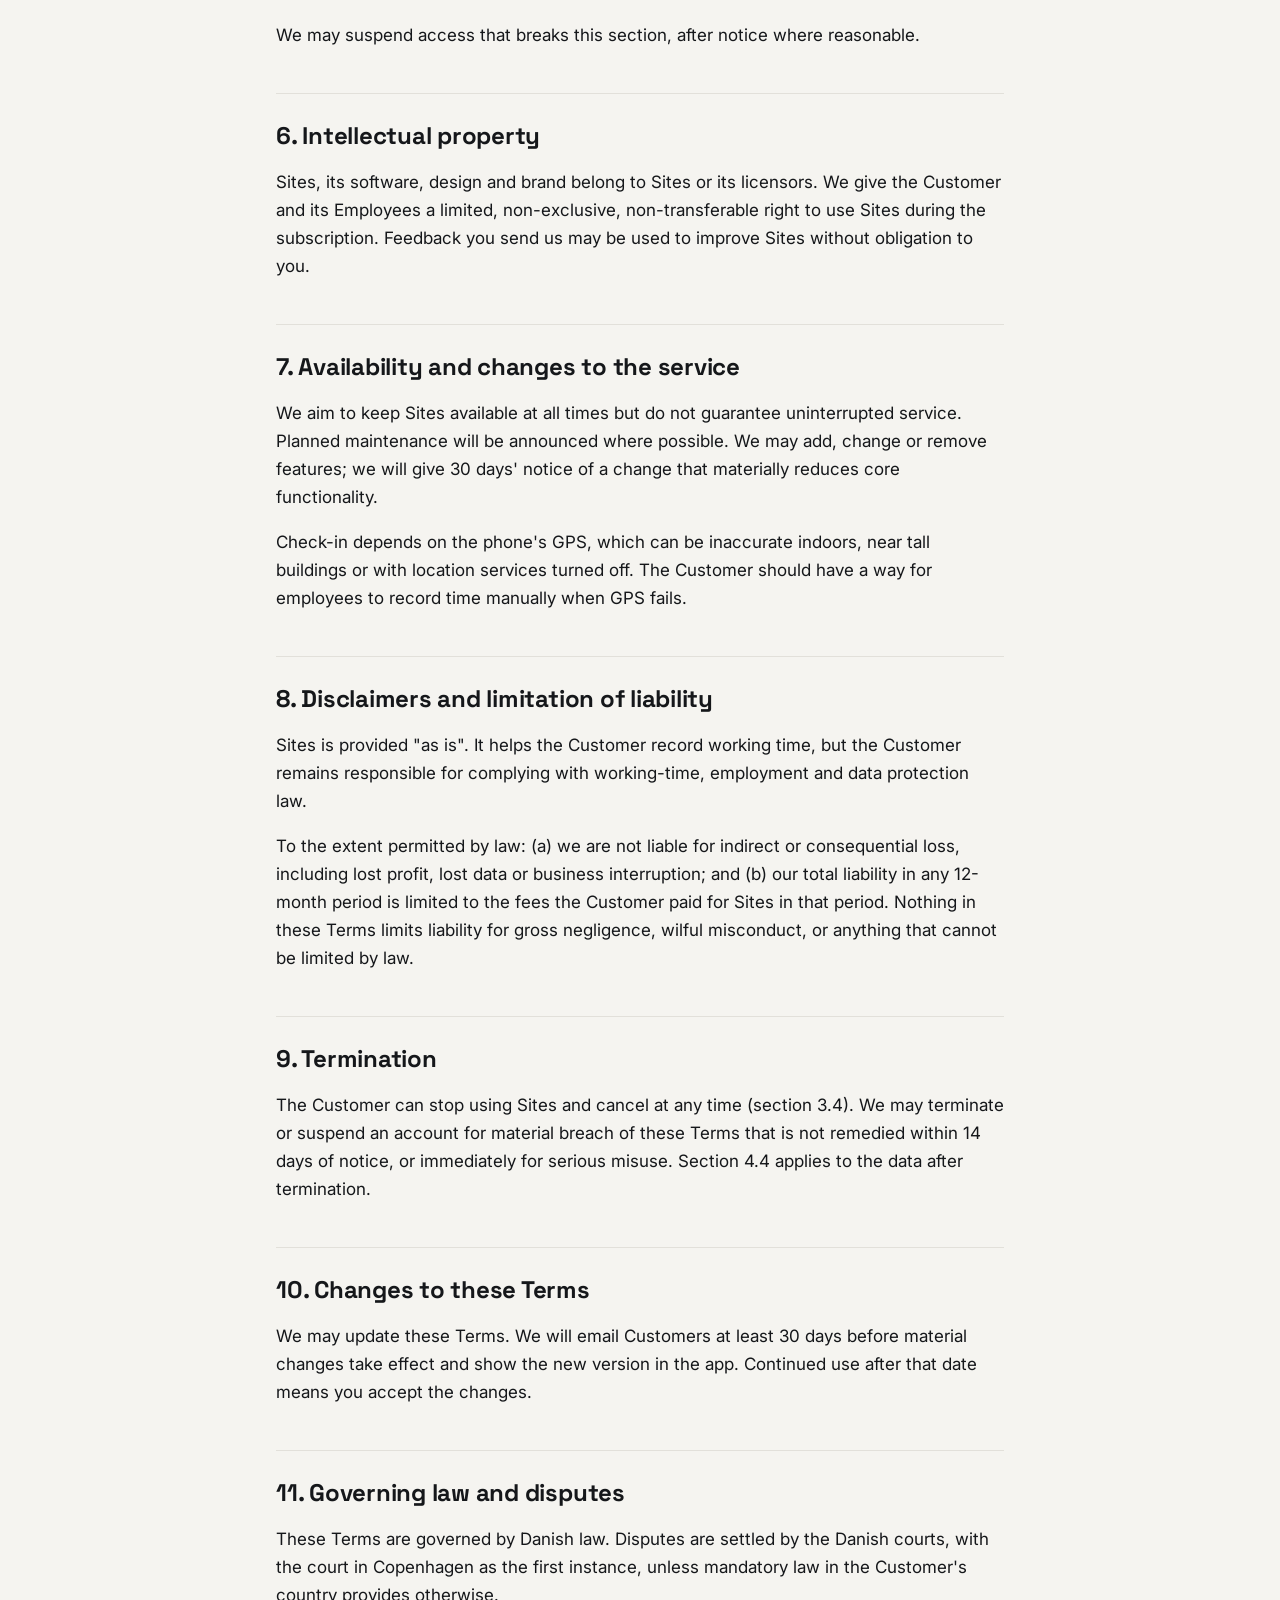
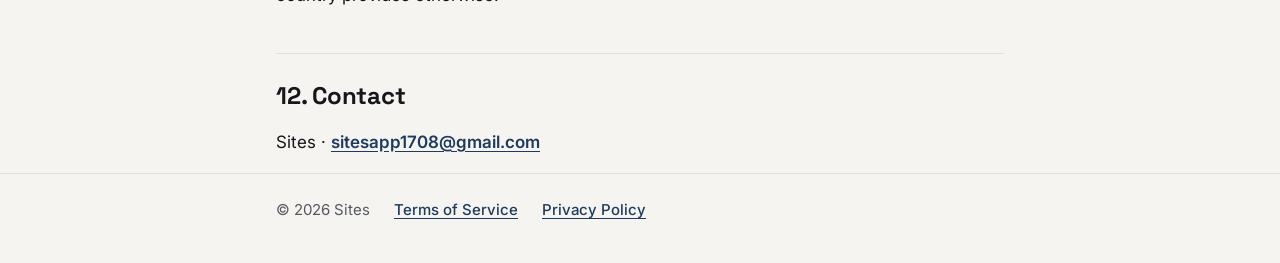
==== commit 881e0fb6: "Location only at check-in and check-out, not at breaks Co-Authored-By: Claude Opus 5.5 <noreply@anth" ====
--- a/terms/index.html
+++ b/terms/index.html
@@ -20,7 +20,7 @@
 </header>
 <main class="wrap">
 <h1>Terms of Service</h1>
-<p class="updated">Last updated: November 18, 2026</p>
+<p class="updated">Last updated: November 20, 2026</p>
 
 <p class="lead">These Terms govern your use of the Sites app and website. By creating an account or using Sites, you agree to them.</p>
 
@@ -34,7 +34,7 @@
 <p>Sites is a business service. It is not intended for consumers or for anyone under 15.</p>
 
 <h2>2. The service and your account</h2>
-<p><strong>2.1 What Sites does.</strong> Sites lets a Customer register work sites with a check-in radius, invite employees, and see when employees check in, take breaks and check out. Employees can view their own hours and add notes to a day. Sites records the time and the device's GPS position at check-in, check-out and break events. While an employee is checked in, it also notes the times they leave and return to the site, without any position. It does not track location continuously or record routes.</p>
+<p><strong>2.1 What Sites does.</strong> Sites lets a Customer register work sites with a check-in radius, invite employees, and see when employees check in, take breaks and check out. Employees can view their own hours and add notes to a day. Sites records the time and the device's GPS position at check-in and check-out; breaks record only the time. While an employee is checked in, it also notes the times they leave and return to the site, without any position. It does not track location continuously or record routes.</p>
 <p><strong>2.2 Accounts and sign-in.</strong> You sign in with your email and a one-time code. Keep access to your email secure. You are responsible for activity on your account, and you must tell us promptly at <a href="mailto:sitesapp1708@gmail.com">sitesapp1708@gmail.com</a> if you believe it has been misused.</p>
 <p><strong>2.3 Customer responsibilities.</strong> As the Customer you:</p>
 <ul>
